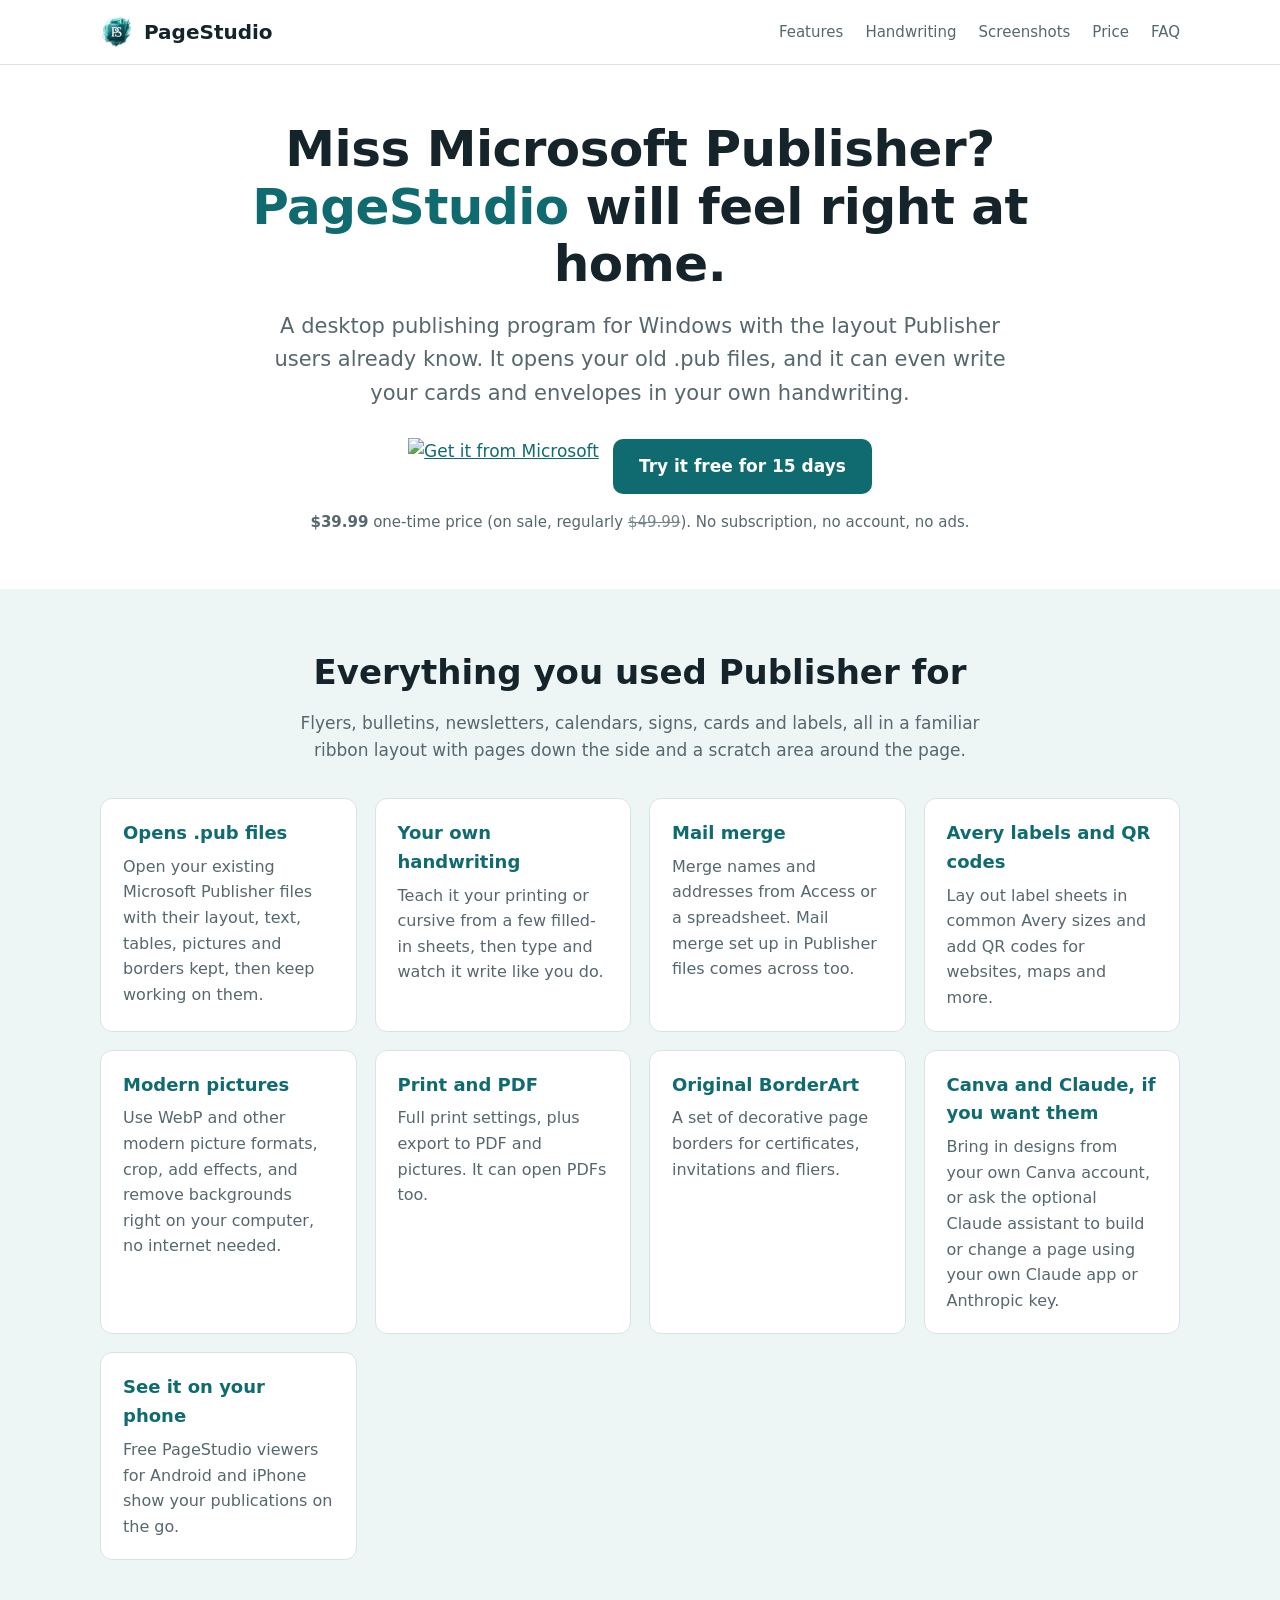
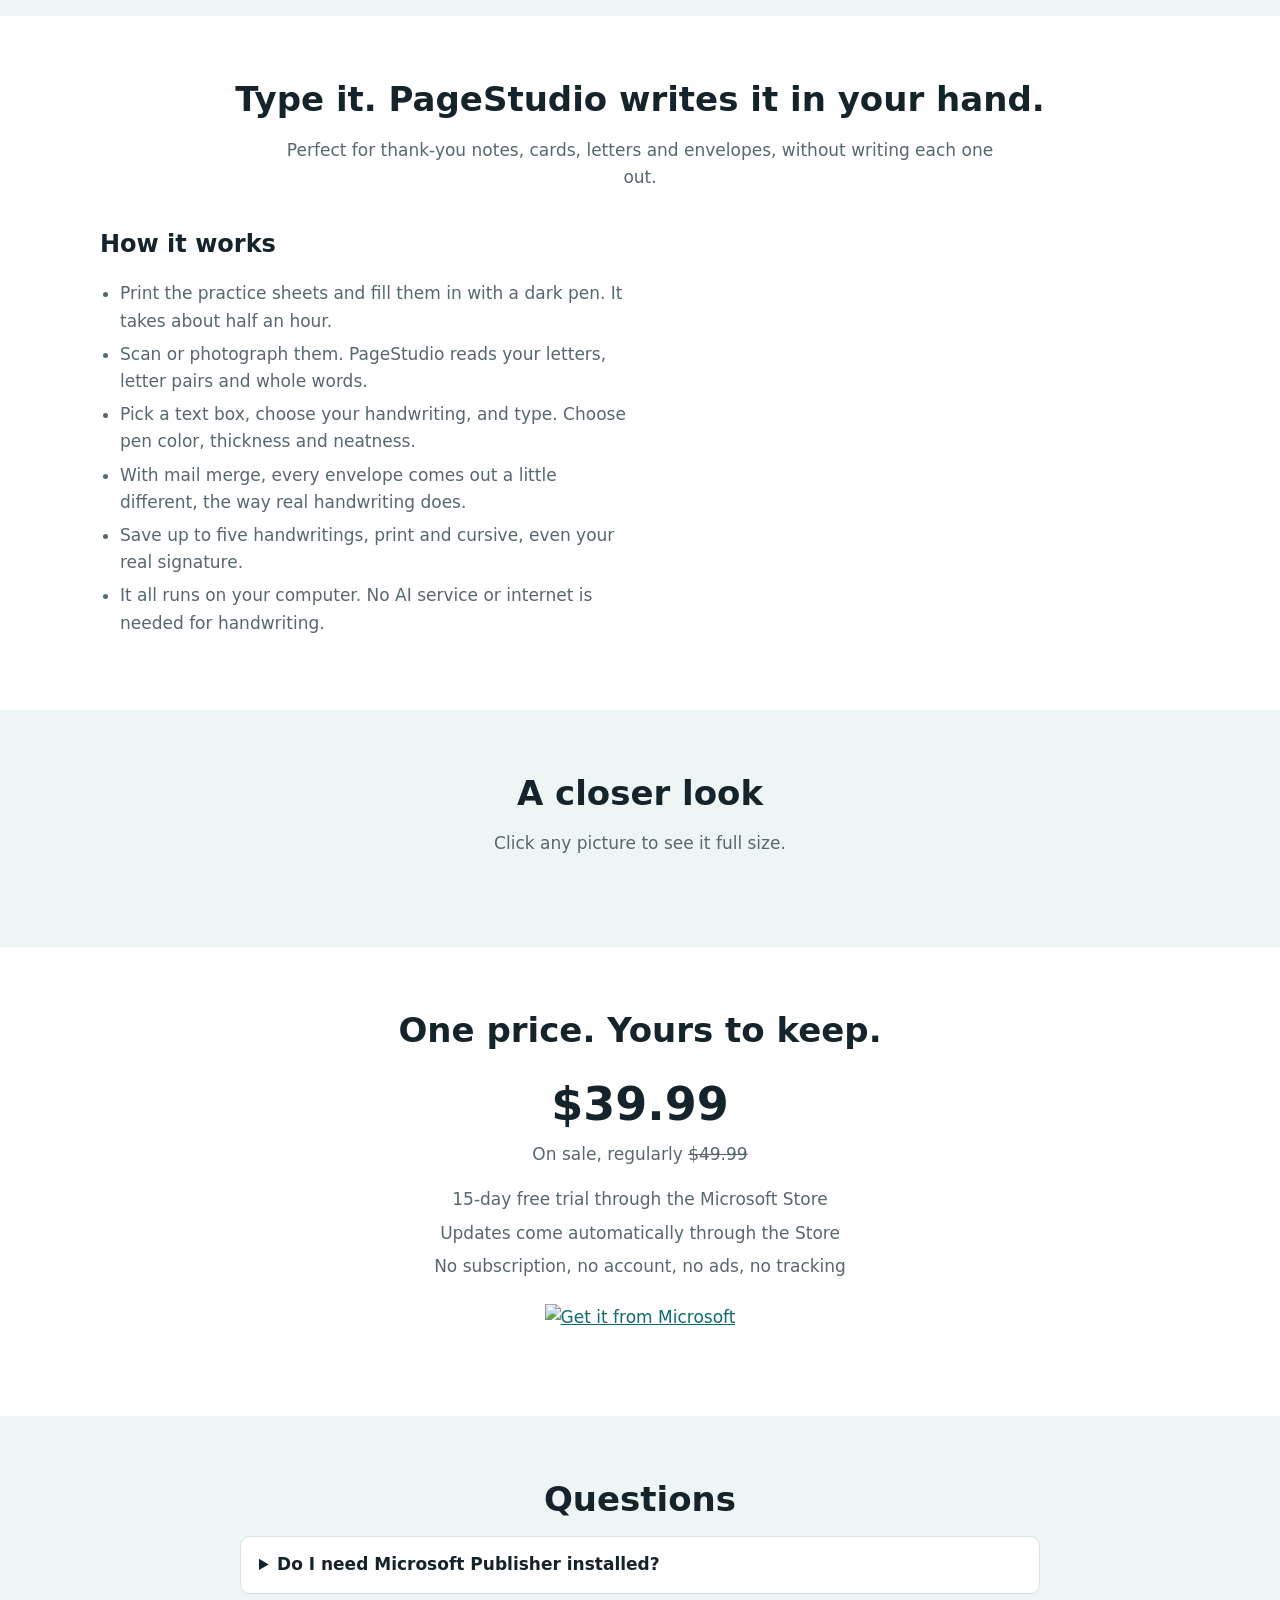
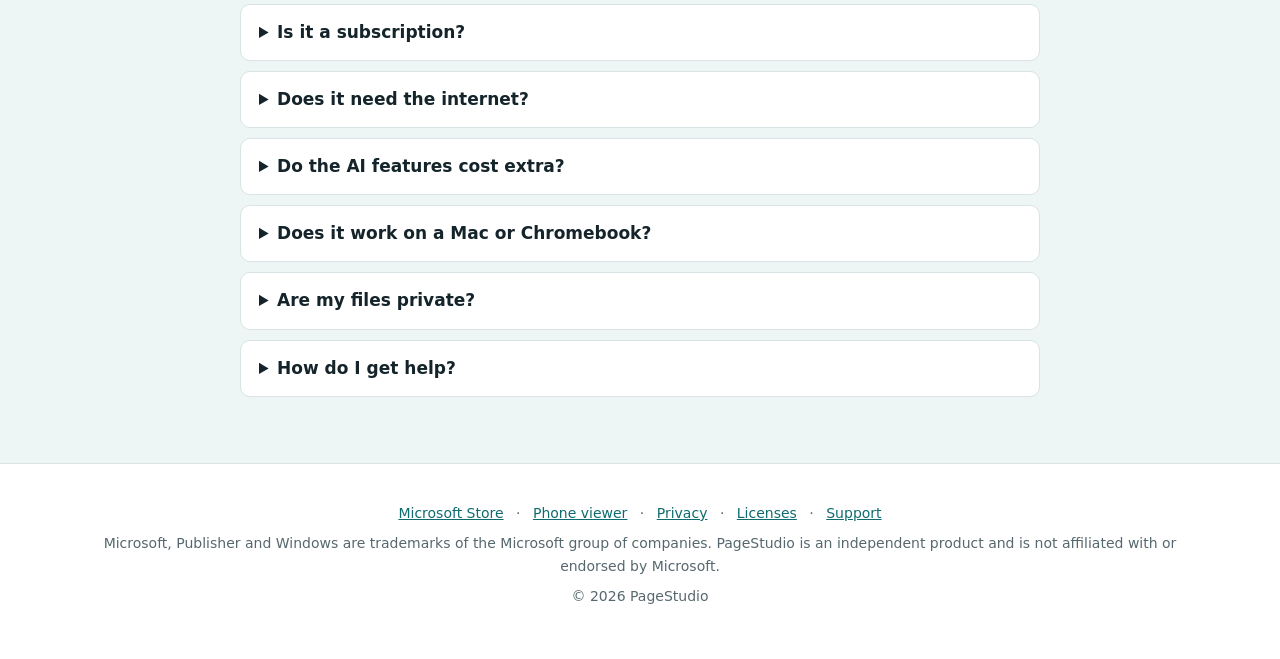
==== docs/index.html @ 2cea9997 "Website update" ====
<!doctype html>
<html lang="en">
<head>
<meta charset="utf-8">
<meta name="viewport" content="width=device-width,initial-scale=1">
<meta name="google-site-verification" content="3lPBIIlmb7bu-XFW3p0cRigeLic7CNmA-EhiNV1aJAQ">
<title>PageStudio – A Microsoft Publisher alternative for Windows, with your own handwriting</title>
<meta name="description" content="PageStudio is a Windows desktop publishing app with a familiar Publisher-style layout. It opens Microsoft Publisher (.pub) files, does mail merge, Avery labels and QR codes, and can write your text in your own handwriting. One-time price, 15-day free trial.">
<link rel="canonical" href="https://gc16chestnut.github.io/pagestudio-releases/">
<link rel="icon" href="viewer/icon.png">
<meta property="og:type" content="website">
<meta property="og:title" content="PageStudio – a Publisher alternative for Windows">
<meta property="og:description" content="Opens .pub files, familiar layout, mail merge, labels, QR codes, and your own handwriting. 15-day free trial in the Microsoft Store.">
<meta property="og:url" content="https://gc16chestnut.github.io/pagestudio-releases/">
<meta property="og:image" content="https://gc16chestnut.github.io/pagestudio-releases/images/1.png">
<meta name="twitter:card" content="summary_large_image">
<script type="application/ld+json">
{
  "@context": "https://schema.org",
  "@type": "SoftwareApplication",
  "name": "PageStudio",
  "operatingSystem": "Windows",
  "applicationCategory": "DesignApplication",
  "description": "Desktop publishing for Windows with a familiar Publisher-style layout. Opens Microsoft Publisher (.pub) files, mail merge, Avery labels, QR codes, PDF export, and text written in your own handwriting.",
  "url": "https://gc16chestnut.github.io/pagestudio-releases/",
  "downloadUrl": "https://apps.microsoft.com/detail/9NCLVC0K6M72",
  "image": "https://gc16chestnut.github.io/pagestudio-releases/images/1.png",
  "offers": {"@type": "Offer", "price": "39.99", "priceCurrency": "USD", "availability": "https://schema.org/InStock", "url": "https://apps.microsoft.com/detail/9NCLVC0K6M72"}
}
</script>
<style>
:root{--ink:#14242a;--muted:#56686e;--accent:#0f6b6f;--accent2:#0b5256;--soft:#eef5f5;--bg:#ffffff;--line:#d9e3e5;--card:#ffffff}
@media (prefers-color-scheme:dark){:root{--ink:#e7f0f1;--muted:#9fb3b7;--accent:#5fd0c8;--accent2:#8fe3dc;--soft:#12272c;--bg:#0d1b1f;--line:#24393e;--card:#112329}}
*{box-sizing:border-box}
html{background:var(--bg)}
body{margin:0;font:17px/1.6 "Segoe UI",system-ui,-apple-system,Arial,sans-serif;color:var(--ink);background:var(--bg)}
a{color:var(--accent)}
.wrap{max-width:1120px;margin:0 auto;padding:0 20px}
header.top{border-bottom:1px solid var(--line)}
header.top .wrap{display:flex;align-items:center;justify-content:space-between;height:64px}
.brand{display:flex;align-items:center;gap:10px;font-weight:700;font-size:20px;color:var(--ink);text-decoration:none}
.brand img{width:34px;height:34px;border-radius:8px}
nav a{margin-left:22px;color:var(--muted);text-decoration:none;font-size:15px}
nav a:hover{color:var(--accent)}
@media (max-width:700px){nav{display:none}}
.hero{padding:56px 0 40px;text-align:center}
.hero h1{font-size:clamp(30px,5vw,50px);line-height:1.15;margin:0 auto 16px;max-width:880px;letter-spacing:-.5px}
.hero h1 em{font-style:normal;color:var(--accent)}
.hero p.lead{font-size:clamp(17px,2.2vw,21px);color:var(--muted);max-width:760px;margin:0 auto 28px}
.cta{display:flex;flex-wrap:wrap;gap:14px;justify-content:center;align-items:center}
.store img{height:56px;display:block}
.btn{display:inline-block;padding:14px 26px;border-radius:10px;background:var(--accent);color:#fff;font-weight:600;text-decoration:none}
@media (prefers-color-scheme:dark){.btn{color:#0d1b1f}}
.price{margin-top:16px;color:var(--muted);font-size:15px}
.price s{opacity:.8}
.shot{margin:36px auto 0;max-width:1060px}
.shot img,.gallery img,.split img{width:100%;height:auto;display:block;border-radius:10px;border:1px solid var(--line);box-shadow:0 10px 30px rgba(0,0,0,.12)}
section{padding:56px 0}
section.alt{background:var(--soft)}
h2{font-size:clamp(25px,3.4vw,34px);margin:0 0 10px;text-align:center}
.sub{color:var(--muted);text-align:center;max-width:720px;margin:0 auto 34px}
.grid{display:grid;grid-template-columns:repeat(auto-fit,minmax(250px,1fr));gap:18px}
.card{background:var(--card);border:1px solid var(--line);border-radius:12px;padding:20px 22px}
.card h3{margin:0 0 6px;font-size:18px;color:var(--accent)}
.card p{margin:0;color:var(--muted);font-size:16px}
.split{display:grid;grid-template-columns:1fr 1fr;gap:28px;align-items:center}
@media (max-width:800px){.split{grid-template-columns:1fr}}
.split h3{font-size:24px;margin:0 0 8px}
.split ul{padding-left:20px;color:var(--muted)}
.split li{margin:6px 0}
.gallery{display:grid;grid-template-columns:repeat(auto-fit,minmax(320px,1fr));gap:22px}
.gallery figure{margin:0}
.gallery figcaption{font-size:15px;color:var(--muted);margin-top:8px;text-align:center}
.pricing{max-width:560px;margin:0 auto;text-align:center}
.pricing .big{font-size:46px;font-weight:700;color:var(--ink)}
.pricing ul{list-style:none;padding:0;margin:18px 0 24px;color:var(--muted)}
.pricing li{margin:6px 0}
.faq{max-width:800px;margin:0 auto}
details{border:1px solid var(--line);border-radius:10px;padding:14px 18px;margin:10px 0;background:var(--card)}
summary{cursor:pointer;font-weight:600}
details p{margin:10px 0 0;color:var(--muted)}
footer{border-top:1px solid var(--line);padding:30px 0 44px;color:var(--muted);font-size:14px;text-align:center}
footer a{margin:0 8px}
footer p{margin:8px 0}
</style>
</head>
<body>

<header class="top"><div class="wrap">
  <a class="brand" href="./"><img src="viewer/icon.png" alt="">PageStudio</a>
  <nav><a href="#features">Features</a><a href="#handwriting">Handwriting</a><a href="#screenshots">Screenshots</a><a href="#price">Price</a><a href="#faq">FAQ</a></nav>
</div></header>

<main>
<div class="hero"><div class="wrap">
  <h1>Miss Microsoft Publisher?<br><em>PageStudio</em> will feel right at home.</h1>
  <p class="lead">A desktop publishing program for Windows with the layout Publisher users already know. It opens your old .pub files, and it can even write your cards and envelopes in your own handwriting.</p>
  <div class="cta">
    <a class="store" href="https://apps.microsoft.com/detail/9NCLVC0K6M72?mode=direct"><img src="https://get.microsoft.com/images/en-us%20dark.svg" alt="Get it from Microsoft"></a>
    <a class="btn" href="https://apps.microsoft.com/detail/9NCLVC0K6M72?mode=direct">Try it free for 15 days</a>
  </div>
  <p class="price"><strong>$39.99</strong> one-time price (on sale, regularly <s>$49.99</s>). No subscription, no account, no ads.</p>
  <div class="shot"><img src="images/1.png" onerror="this.parentNode.remove()" alt="PageStudio editing a monthly calendar, with the ribbon, page list and scratch area"></div>
</div></div>

<section id="features" class="alt"><div class="wrap">
  <h2>Everything you used Publisher for</h2>
  <p class="sub">Flyers, bulletins, newsletters, calendars, signs, cards and labels, all in a familiar ribbon layout with pages down the side and a scratch area around the page.</p>
  <div class="grid">
    <div class="card"><h3>Opens .pub files</h3><p>Open your existing Microsoft Publisher files with their layout, text, tables, pictures and borders kept, then keep working on them.</p></div>
    <div class="card"><h3>Your own handwriting</h3><p>Teach it your printing or cursive from a few filled-in sheets, then type and watch it write like you do.</p></div>
    <div class="card"><h3>Mail merge</h3><p>Merge names and addresses from Access or a spreadsheet. Mail merge set up in Publisher files comes across too.</p></div>
    <div class="card"><h3>Avery labels and QR codes</h3><p>Lay out label sheets in common Avery sizes and add QR codes for websites, maps and more.</p></div>
    <div class="card"><h3>Modern pictures</h3><p>Use WebP and other modern picture formats, crop, add effects, and remove backgrounds right on your computer, no internet needed.</p></div>
    <div class="card"><h3>Print and PDF</h3><p>Full print settings, plus export to PDF and pictures. It can open PDFs too.</p></div>
    <div class="card"><h3>Original BorderArt</h3><p>A set of decorative page borders for certificates, invitations and fliers.</p></div>
    <div class="card"><h3>Canva and Claude, if you want them</h3><p>Bring in designs from your own Canva account, or ask the optional Claude assistant to build or change a page using your own Claude app or Anthropic key.</p></div>
    <div class="card"><h3>See it on your phone</h3><p>Free PageStudio viewers for Android and iPhone show your publications on the go.</p></div>
  </div>
</div></section>

<section id="handwriting"><div class="wrap">
  <h2>Type it. PageStudio writes it in your hand.</h2>
  <p class="sub">Perfect for thank-you notes, cards, letters and envelopes, without writing each one out.</p>
  <div class="split">
    <div>
      <h3>How it works</h3>
      <ul>
        <li>Print the practice sheets and fill them in with a dark pen. It takes about half an hour.</li>
        <li>Scan or photograph them. PageStudio reads your letters, letter pairs and whole words.</li>
        <li>Pick a text box, choose your handwriting, and type. Choose pen color, thickness and neatness.</li>
        <li>With mail merge, every envelope comes out a little different, the way real handwriting does.</li>
        <li>Save up to five handwritings, print and cursive, even your real signature.</li>
        <li>It all runs on your computer. No AI service or internet is needed for handwriting.</li>
      </ul>
    </div>
    <div><img src="images/2.png" onerror="this.parentNode.remove()" alt="A card in PageStudio with typed text drawn in a person's handwriting"></div>
  </div>
</div></section>

<section id="screenshots" class="alt"><div class="wrap">
  <h2>A closer look</h2>
  <p class="sub">Click any picture to see it full size.</p>
  <div class="gallery">
    <figure><a href="images/3.png"><img src="images/3.png" alt="More than one handwriting on the same page" loading="lazy" onerror="this.closest('figure').remove()"></a><figcaption>More than one handwriting on a page</figcaption></figure>
    <figure><a href="images/7.png"><img src="images/7.png" alt="The Insert Picture menu with Canva and Claude options" loading="lazy" onerror="this.closest('figure').remove()"></a><figcaption>Pictures from your computer, the web, Canva or Claude</figcaption></figure>
    <figure><a href="images/5.png"><img src="images/5.png" alt="The Ask Claude assistant panel" loading="lazy" onerror="this.closest('figure').remove()"></a><figcaption>The optional Claude assistant</figcaption></figure>
    <figure><a href="images/6.png"><img src="images/6.png" alt="The Mail Merge window" loading="lazy" onerror="this.closest('figure').remove()"></a><figcaption>Mail merge</figcaption></figure>
    <figure><a href="images/8.png"><img src="images/8.png" alt="PageStudio screenshot" loading="lazy" onerror="this.closest('figure').remove()"></a><figcaption>Tables</figcaption></figure>
    <figure><a href="images/4.png"><img src="images/4.png" alt="The PageStudio start screen with recent files" loading="lazy" onerror="this.closest('figure').remove()"></a><figcaption>The start screen</figcaption></figure>
  </div>
</div></section>

<section id="price"><div class="wrap">
  <div class="pricing">
    <h2>One price. Yours to keep.</h2>
    <div class="big">$39.99</div>
    <p class="muted" style="color:var(--muted);margin:0">On sale, regularly <s>$49.99</s></p>
    <ul>
      <li>15-day free trial through the Microsoft Store</li>
      <li>Updates come automatically through the Store</li>
      <li>No subscription, no account, no ads, no tracking</li>
    </ul>
    <div class="cta">
      <a class="store" href="https://apps.microsoft.com/detail/9NCLVC0K6M72?mode=direct"><img src="https://get.microsoft.com/images/en-us%20dark.svg" alt="Get it from Microsoft"></a>
    </div>
  </div>
</div></section>

<section id="faq" class="alt"><div class="wrap">
  <h2>Questions</h2>
  <div class="faq">
    <details><summary>Do I need Microsoft Publisher installed?</summary><p>No. PageStudio is its own program and opens .pub files without Publisher. Very old files from Publisher 2001 and earlier aren't supported.</p></details>
    <details><summary>Is it a subscription?</summary><p>No. You pay once in the Microsoft Store and keep it, with a 15-day free trial first.</p></details>
    <details><summary>Does it need the internet?</summary><p>No. Designing, printing, handwriting and background removal all work offline. Only the optional Canva and Claude features, and pictures from web addresses, go online.</p></details>
    <details><summary>Do the AI features cost extra?</summary><p>They're optional. The Claude assistant uses your own Claude desktop app or Anthropic API key, and Canva uses your own Canva account, each billed by that company if they charge. Handwriting doesn't use any AI service.</p></details>
    <details><summary>Does it work on a Mac or Chromebook?</summary><p>PageStudio runs on Windows PCs. The free phone viewers let Android phones and iPhones view your publications.</p></details>
    <details><summary>Are my files private?</summary><p>Yes. Your files and handwriting stay on your computer. PageStudio doesn't collect or send them anywhere. See the <a href="privacy.html">privacy policy</a>.</p></details>
    <details><summary>How do I get help?</summary><p>Email <a href="mailto:pagestudiosoftware@gmail.com">pagestudiosoftware@gmail.com</a>.</p></details>
  </div>
</div></section>
</main>

<footer><div class="wrap">
  <p><a href="https://apps.microsoft.com/detail/9NCLVC0K6M72?mode=direct">Microsoft Store</a> · <a href="viewer/">Phone viewer</a> · <a href="privacy.html">Privacy</a> · <a href="licenses.html">Licenses</a> · <a href="mailto:pagestudiosoftware@gmail.com">Support</a></p>
  <p>Microsoft, Publisher and Windows are trademarks of the Microsoft group of companies. PageStudio is an independent product and is not affiliated with or endorsed by Microsoft.</p>
  <p>© 2026 PageStudio</p>
</div></footer>
</body>
</html>
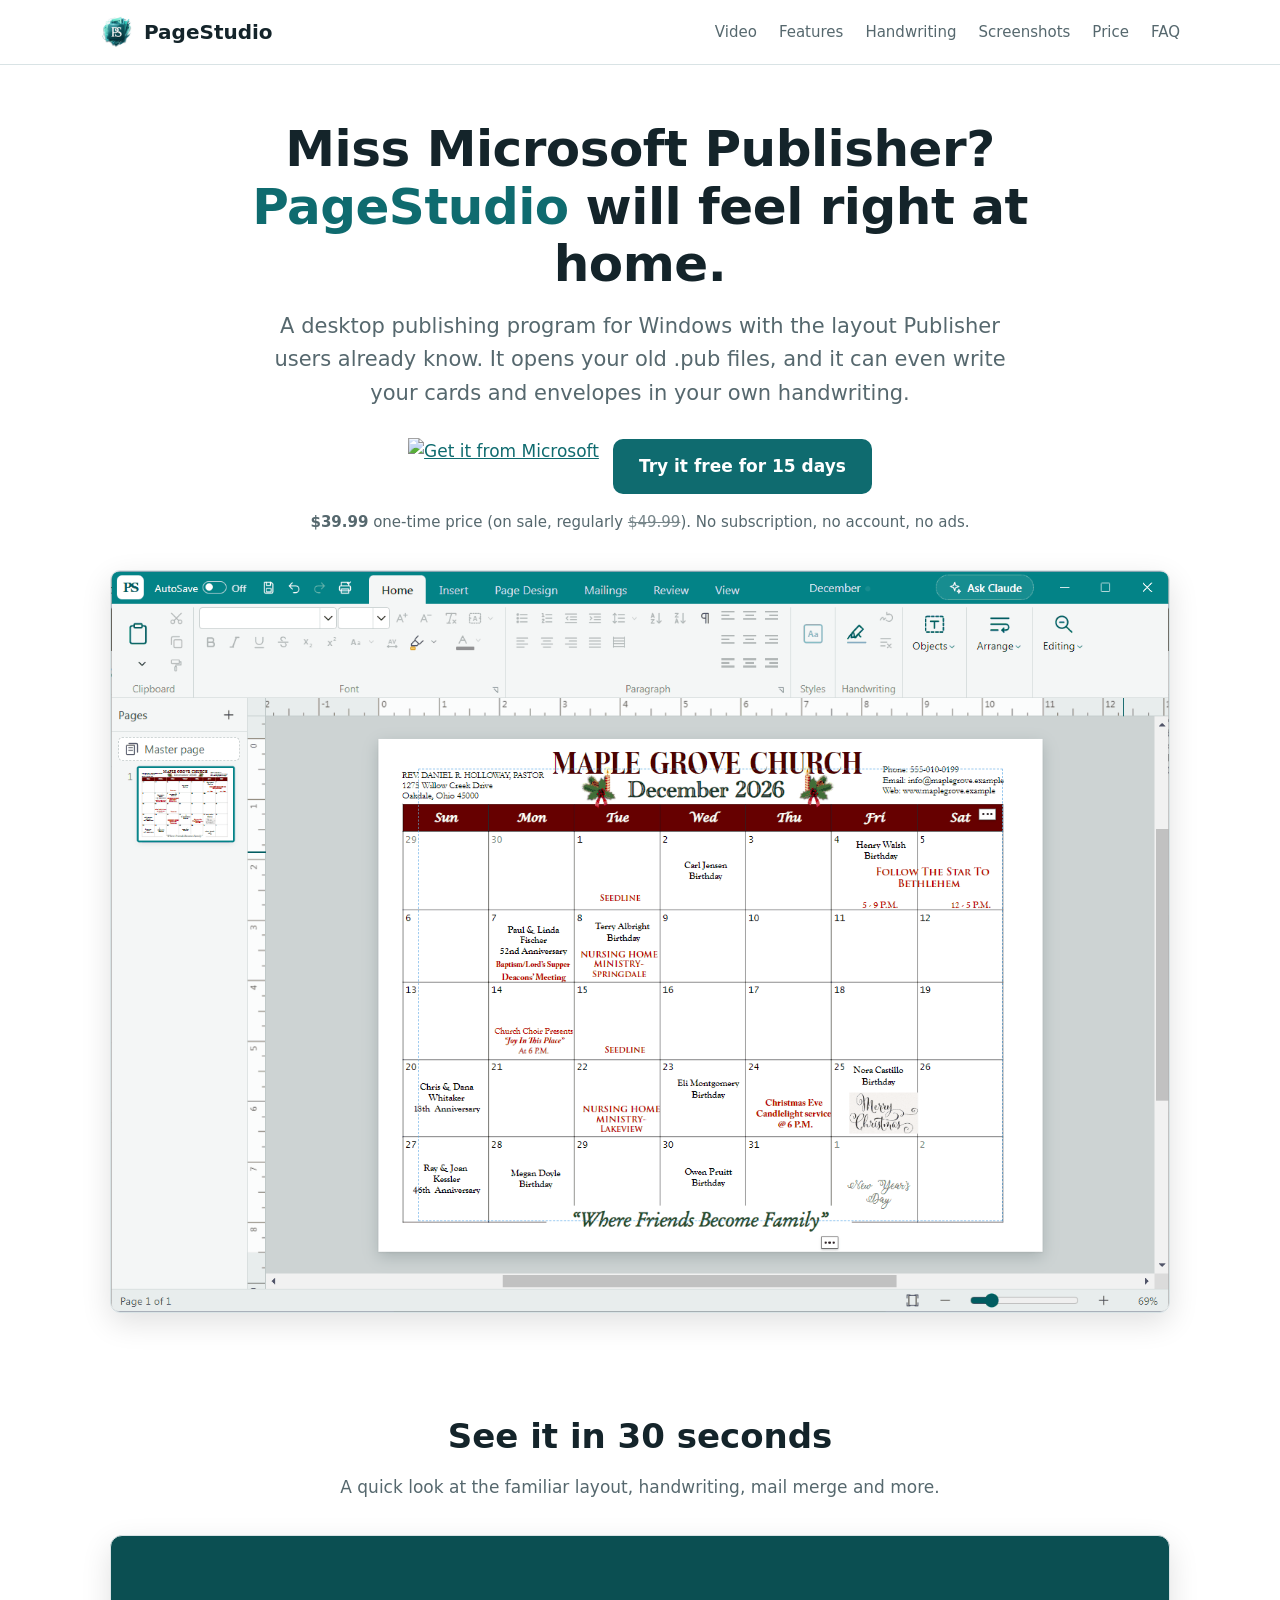
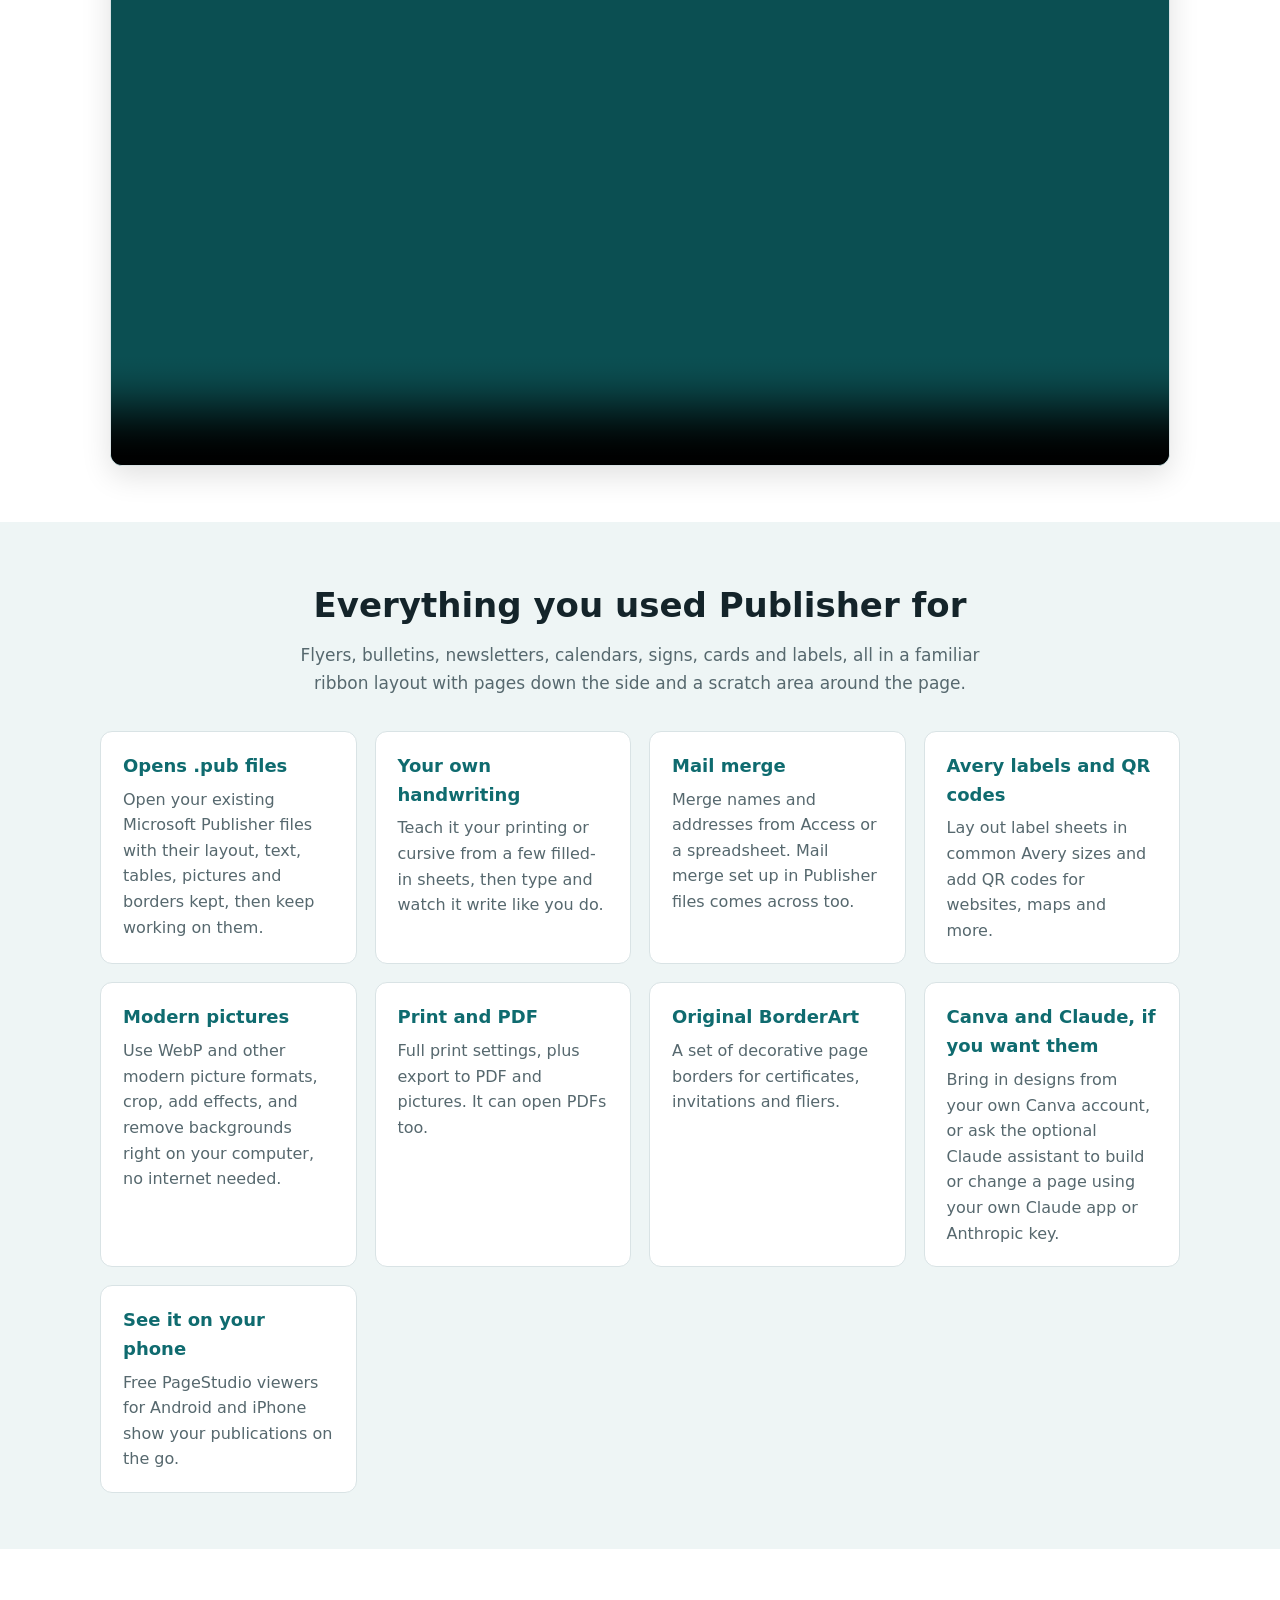
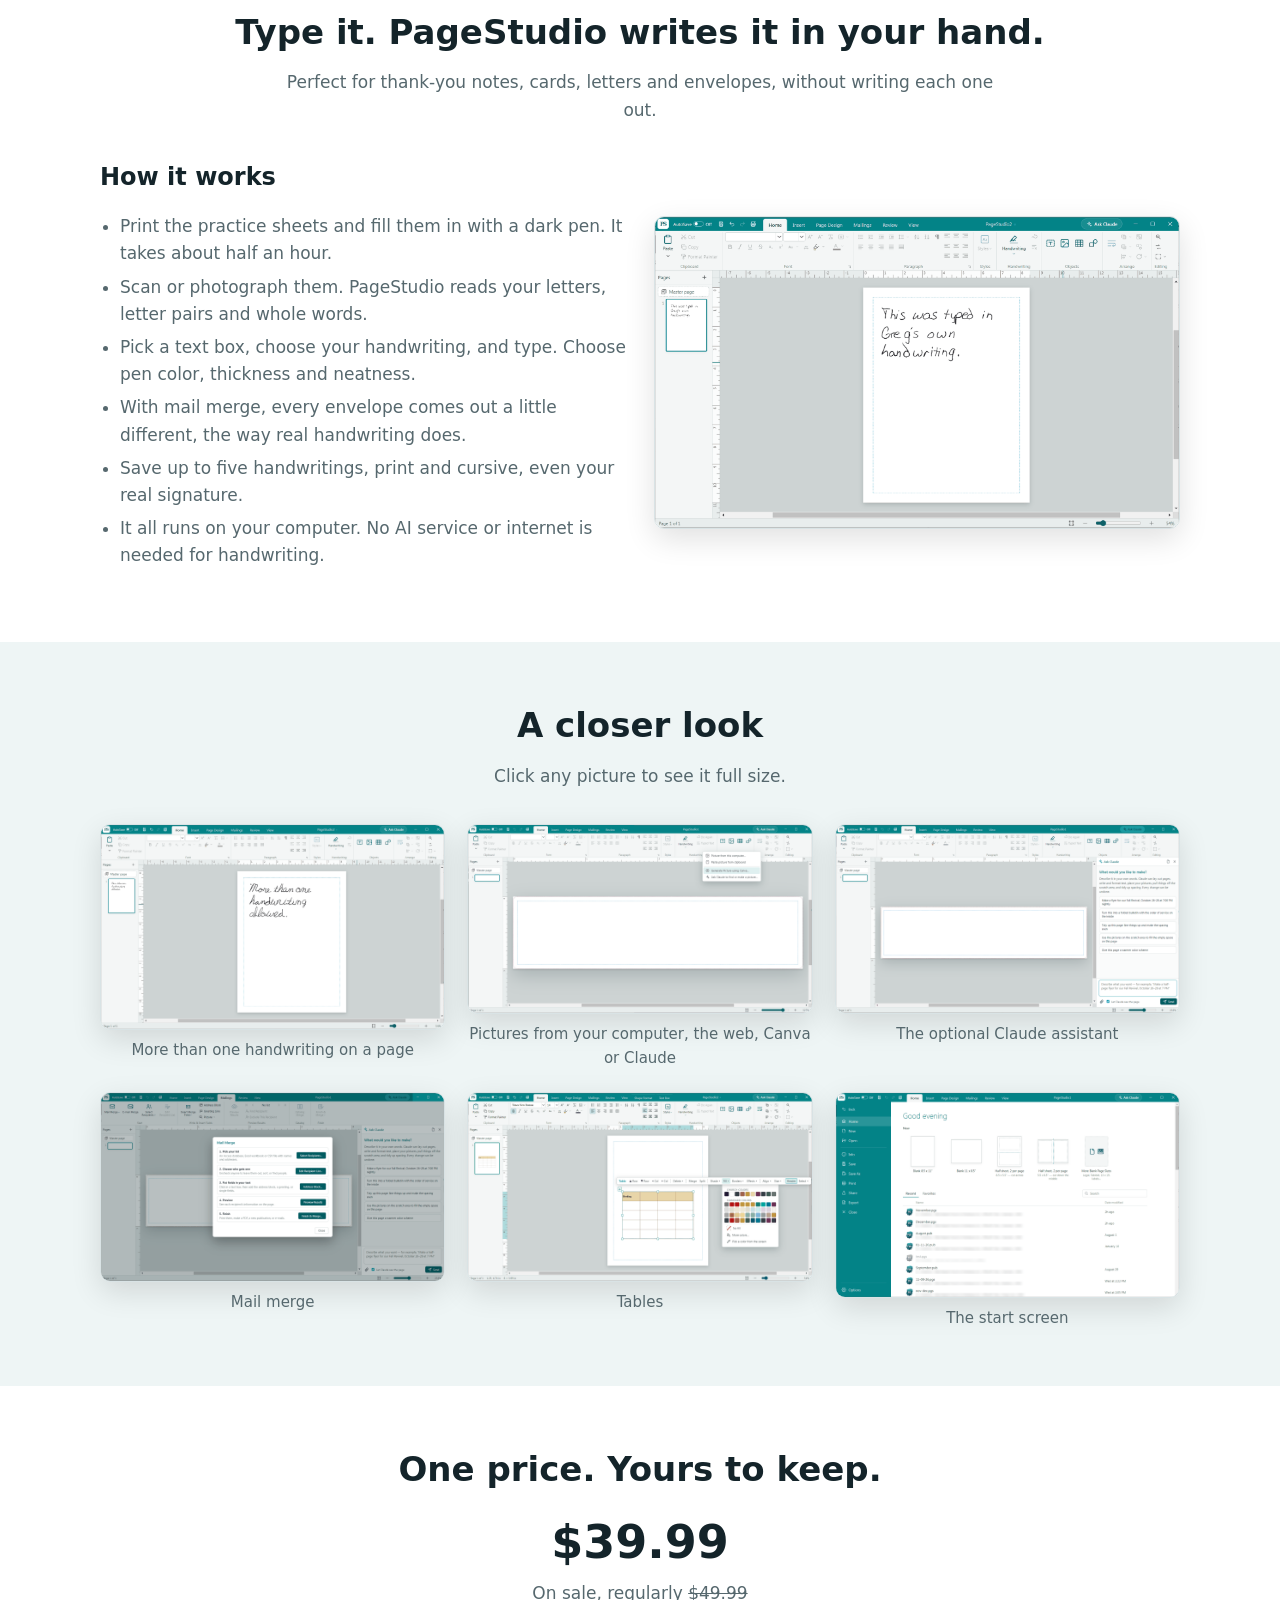
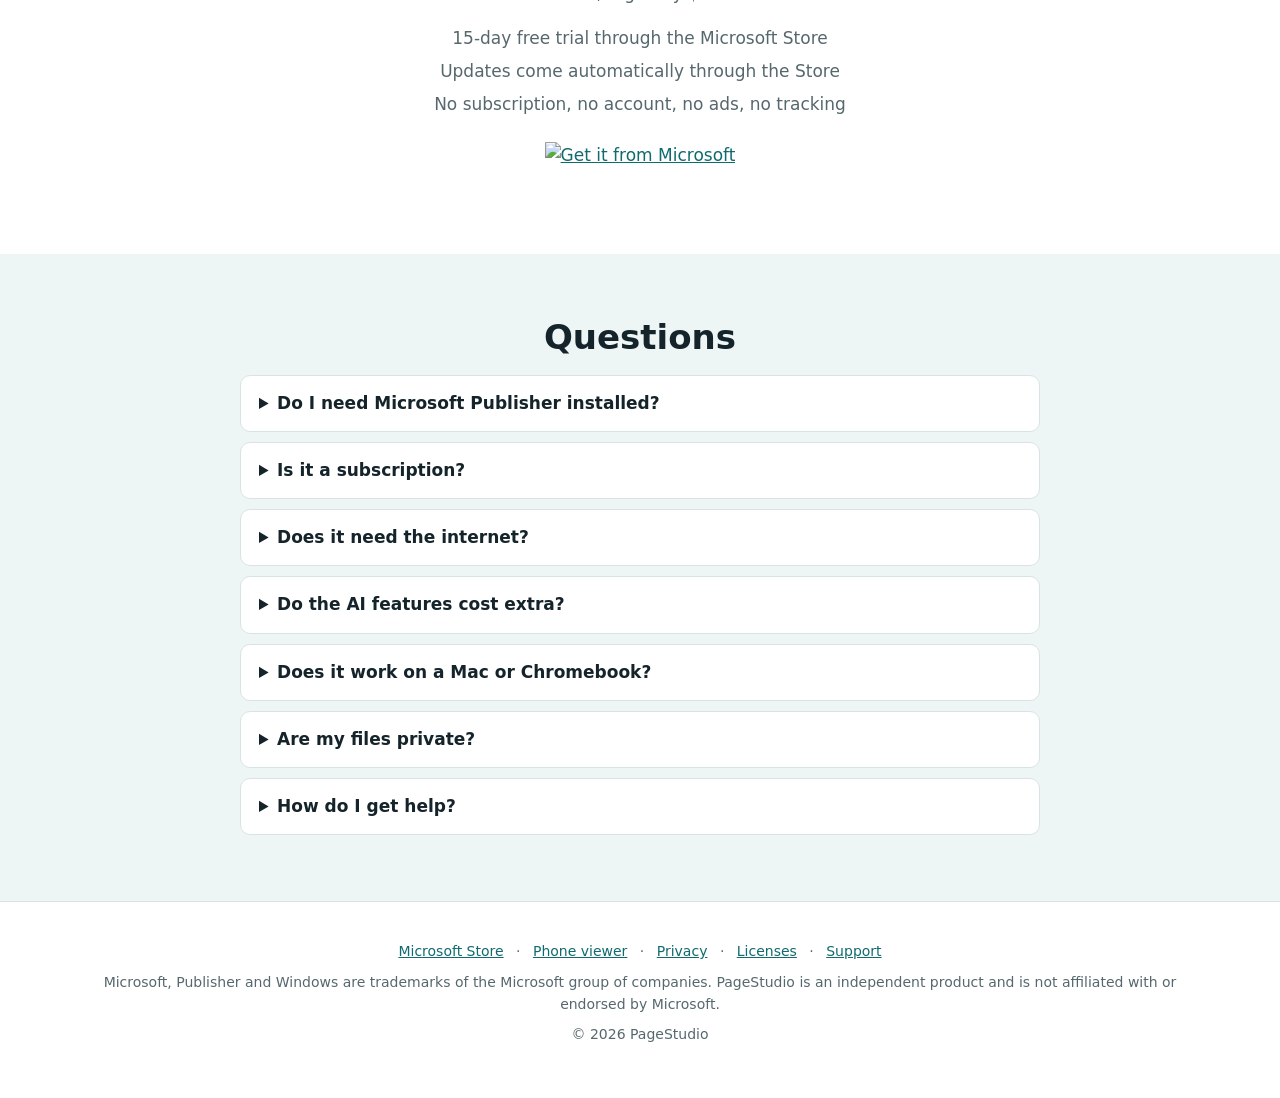
==== commit 5ec94994: "Website update" ====
--- a/docs/index.html
+++ b/docs/index.html
@@ -26,6 +26,19 @@
   "downloadUrl": "https://apps.microsoft.com/detail/9NCLVC0K6M72",
   "image": "https://gc16chestnut.github.io/pagestudio-releases/images/1.png",
   "offers": {"@type": "Offer", "price": "39.99", "priceCurrency": "USD", "availability": "https://schema.org/InStock", "url": "https://apps.microsoft.com/detail/9NCLVC0K6M72"}
+}
+</script>
+<script type="application/ld+json">
+{
+  "@context": "https://schema.org",
+  "@type": "VideoObject",
+  "name": "PageStudio in 30 seconds",
+  "description": "A quick look at PageStudio, a Windows desktop publishing app with a familiar Publisher-style layout. It opens .pub files, does mail merge, and writes your text in your own handwriting.",
+  "thumbnailUrl": "https://gc16chestnut.github.io/pagestudio-releases/video/promo-poster.jpg",
+  "uploadDate": "2026-11-20T08:00:00-05:00",
+  "duration": "PT30S",
+  "contentUrl": "https://gc16chestnut.github.io/pagestudio-releases/video/PageStudio-Promo.mp4",
+  "embedUrl": "https://gc16chestnut.github.io/pagestudio-releases/#video"
 }
 </script>
 <style>
@@ -79,6 +92,7 @@
 details{border:1px solid var(--line);border-radius:10px;padding:14px 18px;margin:10px 0;background:var(--card)}
 summary{cursor:pointer;font-weight:600}
 details p{margin:10px 0 0;color:var(--muted)}
+.vid{max-width:1060px;margin:0 auto}.vid video{width:100%;height:auto;display:block;border-radius:12px;border:1px solid var(--line);box-shadow:0 10px 30px rgba(0,0,0,.12);background:#0b4f52}
 footer{border-top:1px solid var(--line);padding:30px 0 44px;color:var(--muted);font-size:14px;text-align:center}
 footer a{margin:0 8px}
 footer p{margin:8px 0}
@@ -88,7 +102,7 @@
 
 <header class="top"><div class="wrap">
   <a class="brand" href="./"><img src="viewer/icon.png" alt="">PageStudio</a>
-  <nav><a href="#features">Features</a><a href="#handwriting">Handwriting</a><a href="#screenshots">Screenshots</a><a href="#price">Price</a><a href="#faq">FAQ</a></nav>
+  <nav><a href="#video">Video</a><a href="#features">Features</a><a href="#handwriting">Handwriting</a><a href="#screenshots">Screenshots</a><a href="#price">Price</a><a href="#faq">FAQ</a></nav>
 </div></header>
 
 <main>
@@ -102,6 +116,12 @@
   <p class="price"><strong>$39.99</strong> one-time price (on sale, regularly <s>$49.99</s>). No subscription, no account, no ads.</p>
   <div class="shot"><img src="images/1.png" onerror="this.parentNode.remove()" alt="PageStudio editing a monthly calendar, with the ribbon, page list and scratch area"></div>
 </div></div>
+
+<section id="video"><div class="wrap">
+  <h2>See it in 30 seconds</h2>
+  <p class="sub">A quick look at the familiar layout, handwriting, mail merge and more.</p>
+  <div class="vid"><video controls preload="metadata" playsinline poster="video/promo-poster.jpg"><source src="video/PageStudio-Promo.mp4" type="video/mp4">Your browser can't play this video. <a href="video/PageStudio-Promo.mp4">Download it here.</a></video></div>
+</div></section>
 
 <section id="features" class="alt"><div class="wrap">
   <h2>Everything you used Publisher for</h2>
